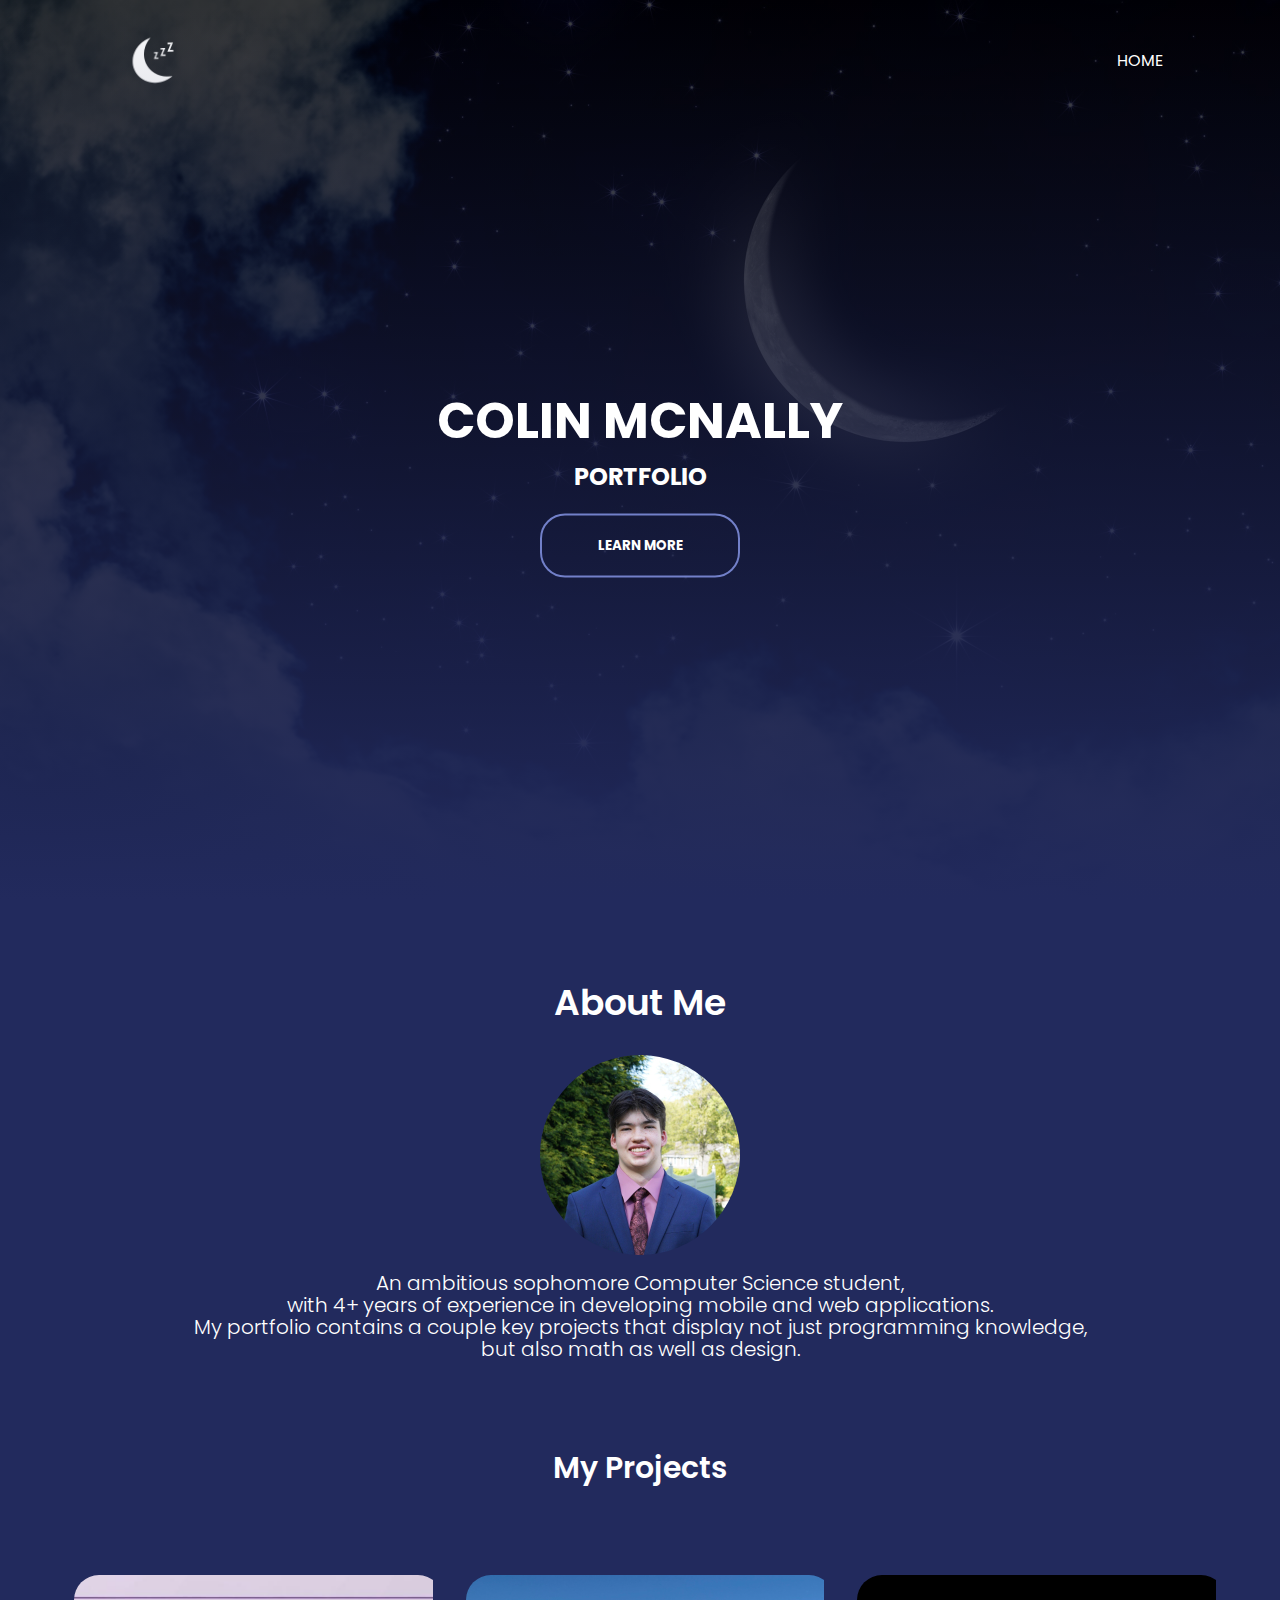
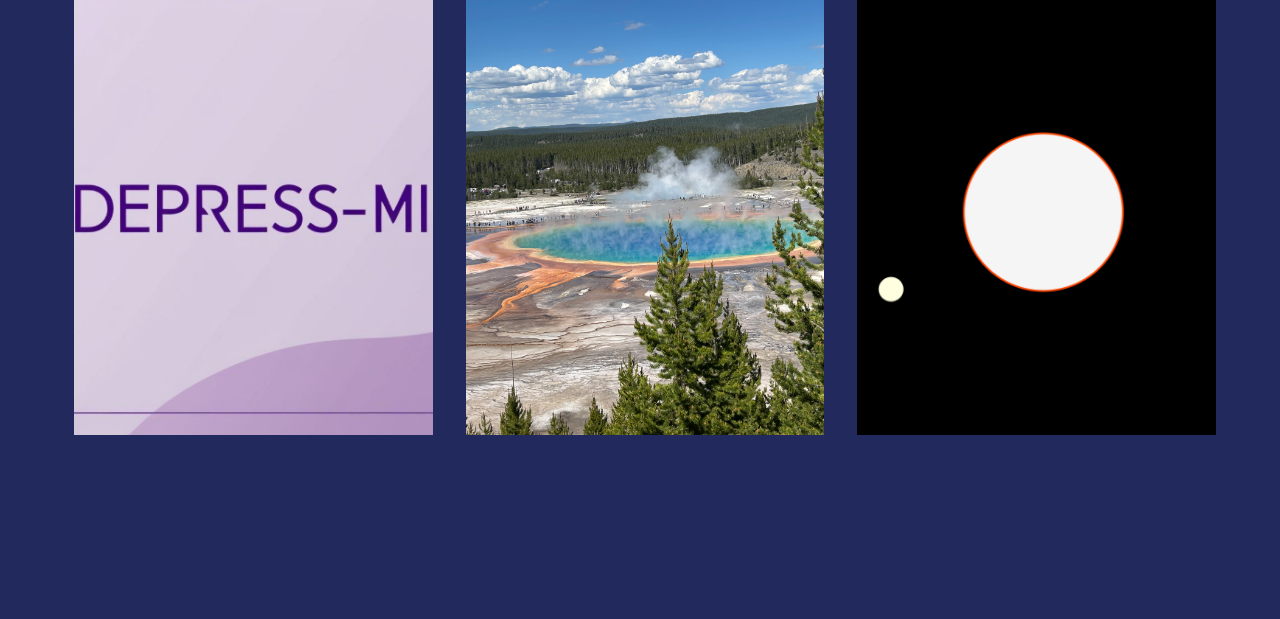
==== index.html @ a6b8dfd8 "Importing Project Files" ====
<!DOCTYPE html>
<html lang="en">
<head>
    <meta charset="UTF-8">
    <meta name="viewport" content="width=device-width, initial-scale=1.0">
    <title>Colin McNally Portfolio</title>

    <link rel="stylesheet" href="style.css">

    <style>
    html {
      scrollbar-width: thin; /* For Firefox */
      scrollbar-color: #7280c9 #222a5d; /* Thumb and track colors for Firefox */

    }

    /* Webkit-based Browsers (Chrome, Edge, Safari) */
    html::-webkit-scrollbar {
      width: 12px; /* Width of the scrollbar */
    }

    html::-webkit-scrollbar-track {
      background: linear-gradient(180deg, transparent, transparent); /* Background of the scrollbar track */
    }

    html::-webkit-scrollbar-thumb {
      background: linear-gradient(180deg, transparent, transparent); /* Scrollbar thumb color */
      border-radius: 6px; /* Rounded corners for the scrollbar thumb */
    }

    html::-webkit-scrollbar-thumb:hover {
      background: linear-gradient(180deg, #222a5d, #222a5d); /* Darker color on hover */
    }
    </style>
</head>

<body>
    <script src = "main.js"></script>


    <section class="banner">
        <div class="navbar">
          <img src = "logo.png" class="logo" alt="logo">
            <ul>
                <li><a href="index.html">Home</a></li>
            </ul>
        </div>

    <div class="content">
        <h1>COLIN MCNALLY</h1>
        <h2>PORTFOLIO</h2>
        <div>
        <button type="button" onclick="scrollToSection()"><span></span>LEARN MORE</button>
        </div>
        <script>
            function scrollToSection() {
               document.getElementById('about').scrollIntoView({
                behavior: 'smooth',
                block: 'start'
               });
            }
        </script>
    </div>
    </section>

    <section id="about" class="about">
        <h1>About Me</h1>
        <br>
        <img src = "myself.jpg" class="myself" alt="image_of_myself">
        <p>An ambitious sophomore Computer Science student,<br> with 4+ years of experience in developing mobile and web applications. <br> My portfolio contains a couple key projects that display not just programming knowledge,<br> but also math as well as design. </p>

    </section>

    <section class="projects">
        <h1>My Projects</h1>

        <div class="p-row">
            <div class="projects-col">
                <button type="button" onclick="window.open('https://github.com/cjmcnally/Depriminus')"> <img src="minusLogo.png" alt="Depress-Minus">
                    <div class="layer">
                    <h3>Depress-Minus</h3>
                    </div>
            </div>
            <div class="projects-col">
                <button type="button" onclick="window.open('https://github.com/cjmcnally/Linear-Image-Transformation')"> <img src="imageTrans.jpg" alt="Image Transformation">
                    <div class="layer">
                    <h3>Image Transformation</h3>
                    </div>
            </div>
            <div class="projects-col">
                <button type="button" onclick="window.open('https://github.com/cjmcnally/orbitAnimation')"> <img src="orbitAnimation.png" alt="Orbit Animation">
                    <div class="layer">
                    <h3>Orbit Animation</h3>
                    </div>
            </div>
    </div>
    <footer></footer>

    </section>

</body>
</html>
---- style.css ----
/* Home Page Styling */
@import url('https://fonts.googleapis.com/css2?family=Poppins:wght@200;300;400;500&display=swap');

*{
  margin: 0;
  padding: 0;
  font-family: "Poppins", sans-serif;
}

.banner{
    width: 100%;
    height: 100vh;
    background-image: linear-gradient(rgba(0,0,0,0.75),rgba(0,0,0,0.75)), url(background.jpg);
    background-size: cover;
    background-position: center;
}

.navbar {
    width: 85%;
    margin: auto;
    align-items: center;
    display: flex;
    justify-content: space-between;
    z-index: 3;
  }
  
.logo{
    width: 120px;
    cursor: pointer;
}

.navbar ul li{
    list-style: none;
    display: inline-block;
    margin: 0 20px;
    position: relative;
  }
  
  .navbar ul li a{
    text-decoration: none;
    color: #fff;
    text-transform: uppercase;
  }
  
  .navbar ul li::after{
    content: '';
    height: 3px;
    width: 0;
    background: #7280c9;
    position: absolute;
    left: 0;
    bottom: -10px;
    transition:0.5s;
  }

.navbar ul li:hover::after{
    width: 100%;
}

.content{
    width: 100%;
    position: absolute;
    top: 50%;
    transform: translateY(-50%);
    text-align: center;
    color: #fff;
  }
  
.content h1{
    font-size: 50px;
    margin-top: 80px;
}

.content p{
    font-size: 20px auto;
    font-weight: 100;
    line-height: 25px;
  }
  
  button{
    width: 200px;
    padding: 20px 0;
    text-align: center;
    margin: 20px 10px;
    border-radius: 25px;
    font-weight: bold;
    border: 2px solid #7280c9;
    background: transparent;
    color: #fff;
    cursor: pointer;
    position: relative;
    overflow: hidden;
  }
  
  span{
    background: #7280c9;
    height: 0;
    width: 100%;
    border-radius: 25px;
    position: absolute;
    left: 0;
    bottom: 0;
    z-index: -1;
    transition: 0.5s;
  }
  
  button:hover span{
    height:100%;
  }
  
  button:hover{
    border: none;
  }
  
  .banner::before{
    content: '';
    position: absolute;
    bottom: 0;
    width: 100%;
    height: 100%;
    background: linear-gradient(to top, #222a5d, transparent);
  }

  .about {
    width: 100%;
    margin:auto;
    text-align: center;
    padding-top: 75px;
    background-color:#222a5d;
  }

  .about h1{
    color: #fff;
    font-size: 36px;
    font-weight: 600;
  }

  .about p {
    color: #fff;
    font-size: 20px;
    font-weight: 300;
    line-height: 22px;
    padding: 10px;
  }

  .about img {
    align-items: center;
    /* display: block; */
    overflow: auto;
    border-radius: 50%;
    width:  200px;
    height: 200px;
    object-fit: contain;
    position: flex;
    top:0;
    bottom:0;
  }

  .projects {
    width: 100%;
    margin:auto;
    text-align: center;
    padding-top: 75px;
    background-color:#222a5d;
  }

  .p-row{
    margin: 5%;
    display: flex;
    justify-content: space-between;
  }
  
  .projects h1{
    color:#fff;
    font-size: 30px;
    font-weight: 600;
    text-align: center;
  }
  
  .projects h3 {
    text-align: center;
    font-weight: 600;
    margin: 10px 0px;
    color: #fff;
  }
  
  
  .projects-col{
    flex-basis: 32%;
    border-radius: 10px;
    margin-bottom: 30px;
    position: relative;
    overflow: hidden;
    cursor: pointer;
  }
  
  .projects-col button{
    align-items: center;
    border: transparent;
    overflow: auto;
    width:  100%;
    height: 500px;
    object-fit: cover;
    top:0;
    bottom:0;
  }
  
  .projects-col img{
    align-items: center;
    display: block;
    overflow: auto;
    width:  100%;
    height: 460px;
    object-fit: cover;
    position: absolute;
    top:0;
    bottom:0;
  }

  .layer{
    background: transparent;
    object-fit: cover;
    align-self: center;
    height: 460px;
    width: 100%;
    position: absolute;
    overflow: auto;
    top:0;
    bottom:0;
    transition: 0.5s;
  }
  
  .layer:hover{
    background: rgba(73, 82, 107, 0.56);
  }
  
  .layer h3{
    width: 100%;
    font-weight: 600;
    color: #fff;
    font-size: 26px;
    bottom:0;
    left:50%;
    transform: translateX(-50%);
    position:absolute;
    opacity: 0;
    transition: 0.5s;
  }
  .layer:hover h3{
    bottom: 49%;
    opacity: 1;
  }

  footer {
    background: #222a5d;
    bottom:0;
    height: auto;
    width: 100%;
    padding-top: 30px;
  }
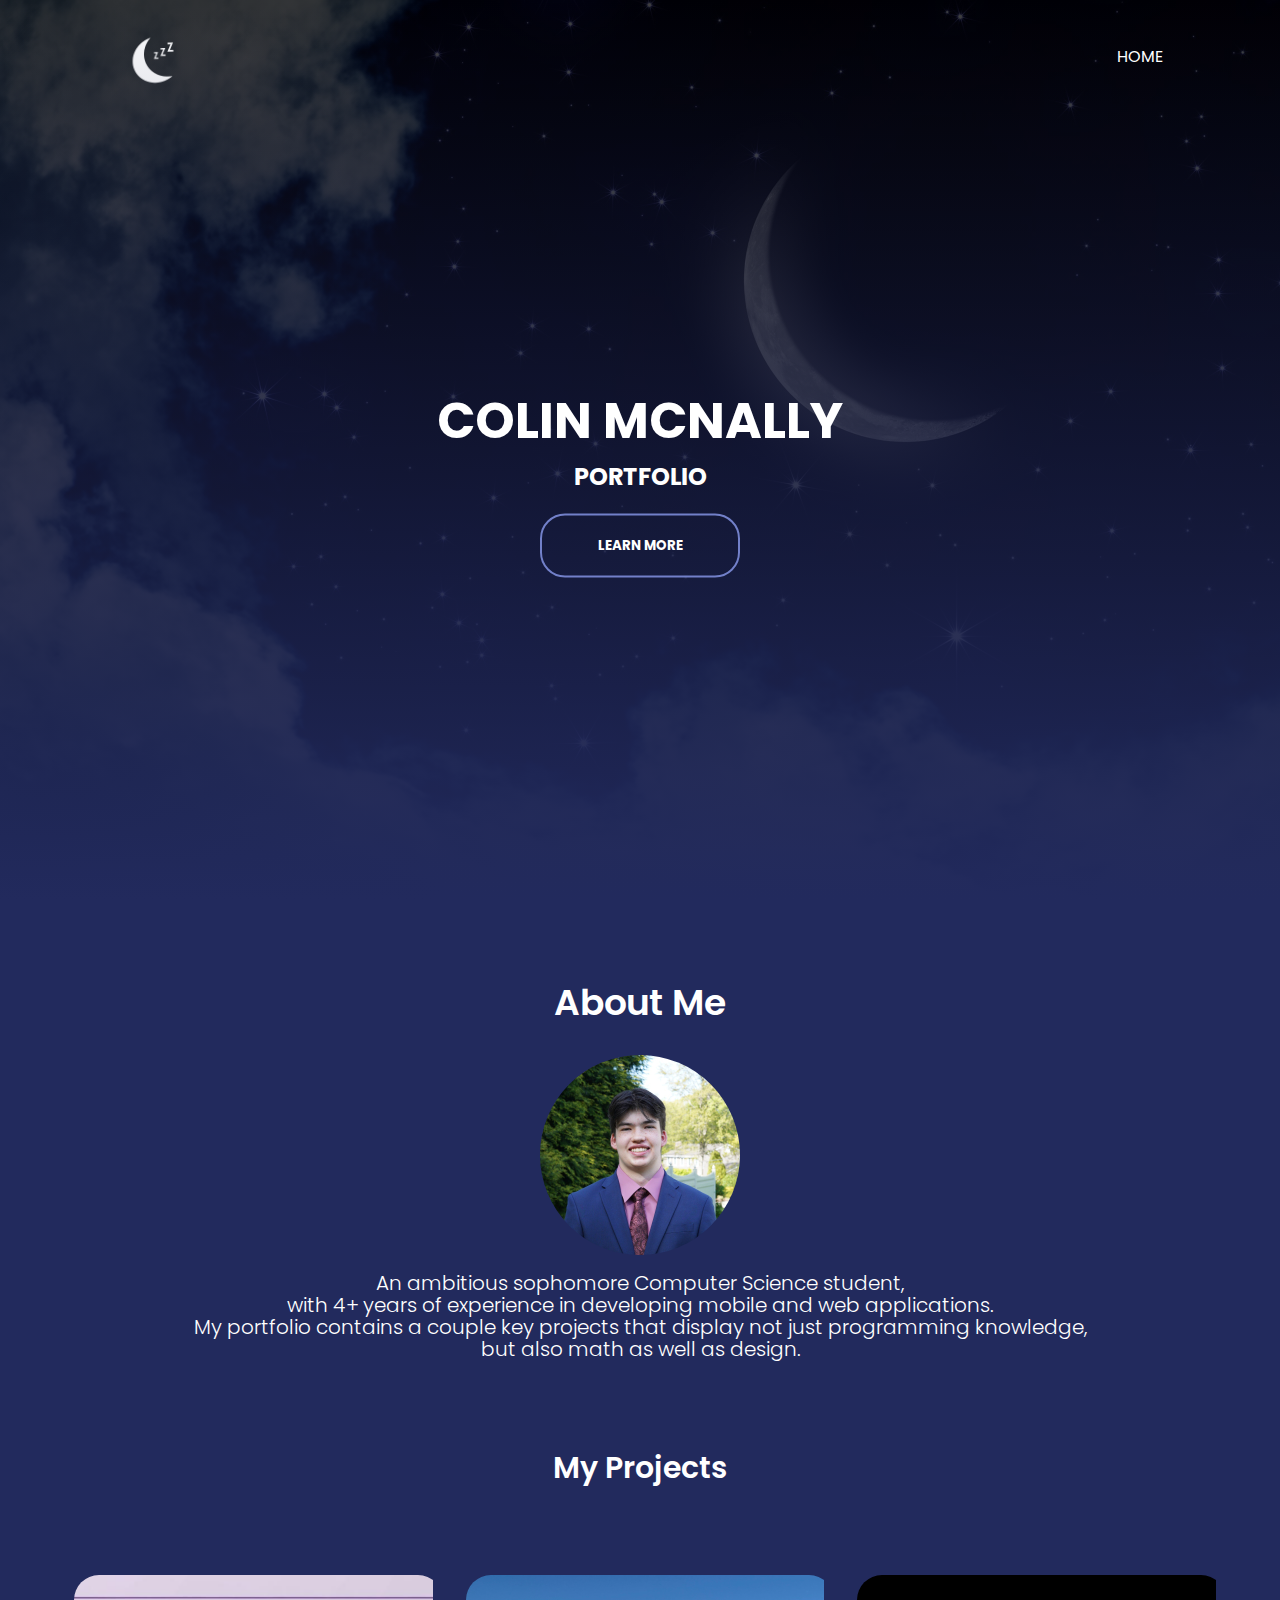
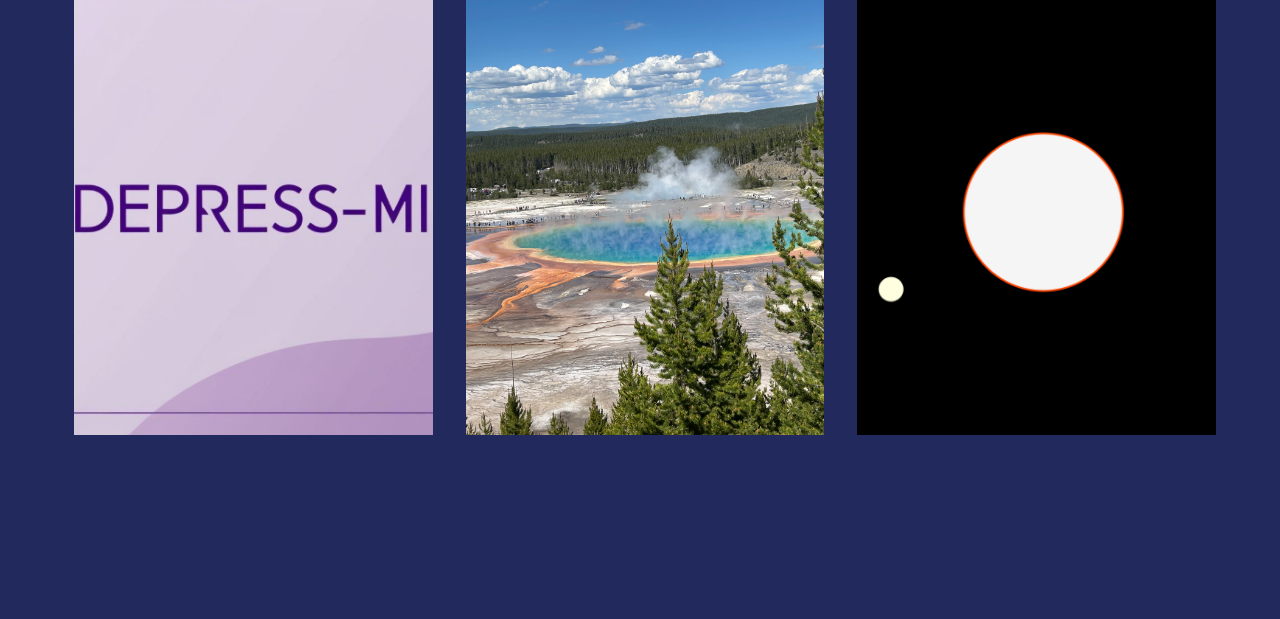
==== commit b5b3e2b7: "Finished Home Page (animations, custom scrollbar, navigation), along with new page" ====
--- a/index.html
+++ b/index.html
@@ -76,7 +76,8 @@
 
         <div class="p-row">
             <div class="projects-col">
-                <button type="button" onclick="window.open('https://github.com/cjmcnally/Depriminus')"> <img src="minusLogo.png" alt="Depress-Minus">
+                <!-- <button type="button" onclick="window.open('https://github.com/cjmcnally/Depriminus')"> <img src="minusLogo.png" alt="Depress-Minus"> -->
+                  <button type="button" onclick="location.href='depressMinusProject.html'"> <img src="minusLogo.png" alt="Depress-Minus">
                     <div class="layer">
                     <h3>Depress-Minus</h3>
                     </div>
--- a/style.css
+++ b/style.css
@@ -5,6 +5,7 @@
   margin: 0;
   padding: 0;
   font-family: "Poppins", sans-serif;
+  overflow-x: hidden;
 }
 
 .banner{
@@ -259,8 +260,114 @@
     padding-top: 30px;
   }
 
-
-
-
-
-
+  .video {
+    width: 100%;
+    position: absolute;
+    top: 50%;
+    transform: translateY(-50%);
+    text-align: left;
+    padding-left: 140px;
+    padding-top: 175px;
+    color: #fff;
+  }
+
+  .video2 {
+    width: 100%;
+    position: absolute;
+    top: 50%;
+    transform: translateY(-50%);
+    text-align: right;
+    right: 140px;
+    padding-top: 175px;
+    color: #fff;
+  }
+
+  .banner2{
+    width: 100%;
+    height: 100vh;
+    background-image: linear-gradient(rgba(0,0,0,0.75),rgba(0,0,0,0.75)), url(background.jpg);
+    background-size: cover;
+    background-position: center;
+    display:flex;
+    justify-content: center;
+    align-items: flex-start;
+    margin:0;
+    padding:0;
+  }
+
+  .banner2::before {
+    content: '';
+    position: absolute;
+    bottom: 0;
+    width: 100%;
+    height: 100%;
+    background: linear-gradient(to top, #222a5d, transparent);
+  }
+
+  .logo-button {
+    max-width: 100px;
+    height: auto;
+    border: none;
+  }
+
+  .button1 {
+    background: none;
+    border: none;
+    cursor: pointer;
+  }
+
+  .p1-content{
+    width: 100%;
+    position: absolute;
+    top: 25%;
+    transform: translateY(-50%);
+    text-align: center;
+    color: #fff;
+  }
+
+  .p1-content h1 {
+    font-size: 40px;
+    margin-top: 80px;
+  }
+
+  /* button{
+    width: 200px;
+    padding: 20px 0;
+    text-align: center;
+    margin: 20px 10px;
+    border-radius: 25px;
+    font-weight: bold;
+    border: 2px solid #7280c9;
+    background: transparent;
+    color: #fff;
+    cursor: pointer;
+    position: relative;
+    overflow: hidden;
+  } */
+  
+  /* .banner2 span{
+    background: #7280c9;
+    height: 0;
+    width: 100%;
+    border-radius: 25px;
+    position: absolute;
+    left: 0;
+    bottom: 0;
+    z-index: -1;
+    transition: 0.5s;
+  }
+  
+  .button1:hover span{
+    height:100%;
+  }
+  
+  .button1:hover{
+    border: none;
+  } */
+
+
+
+
+
+
+
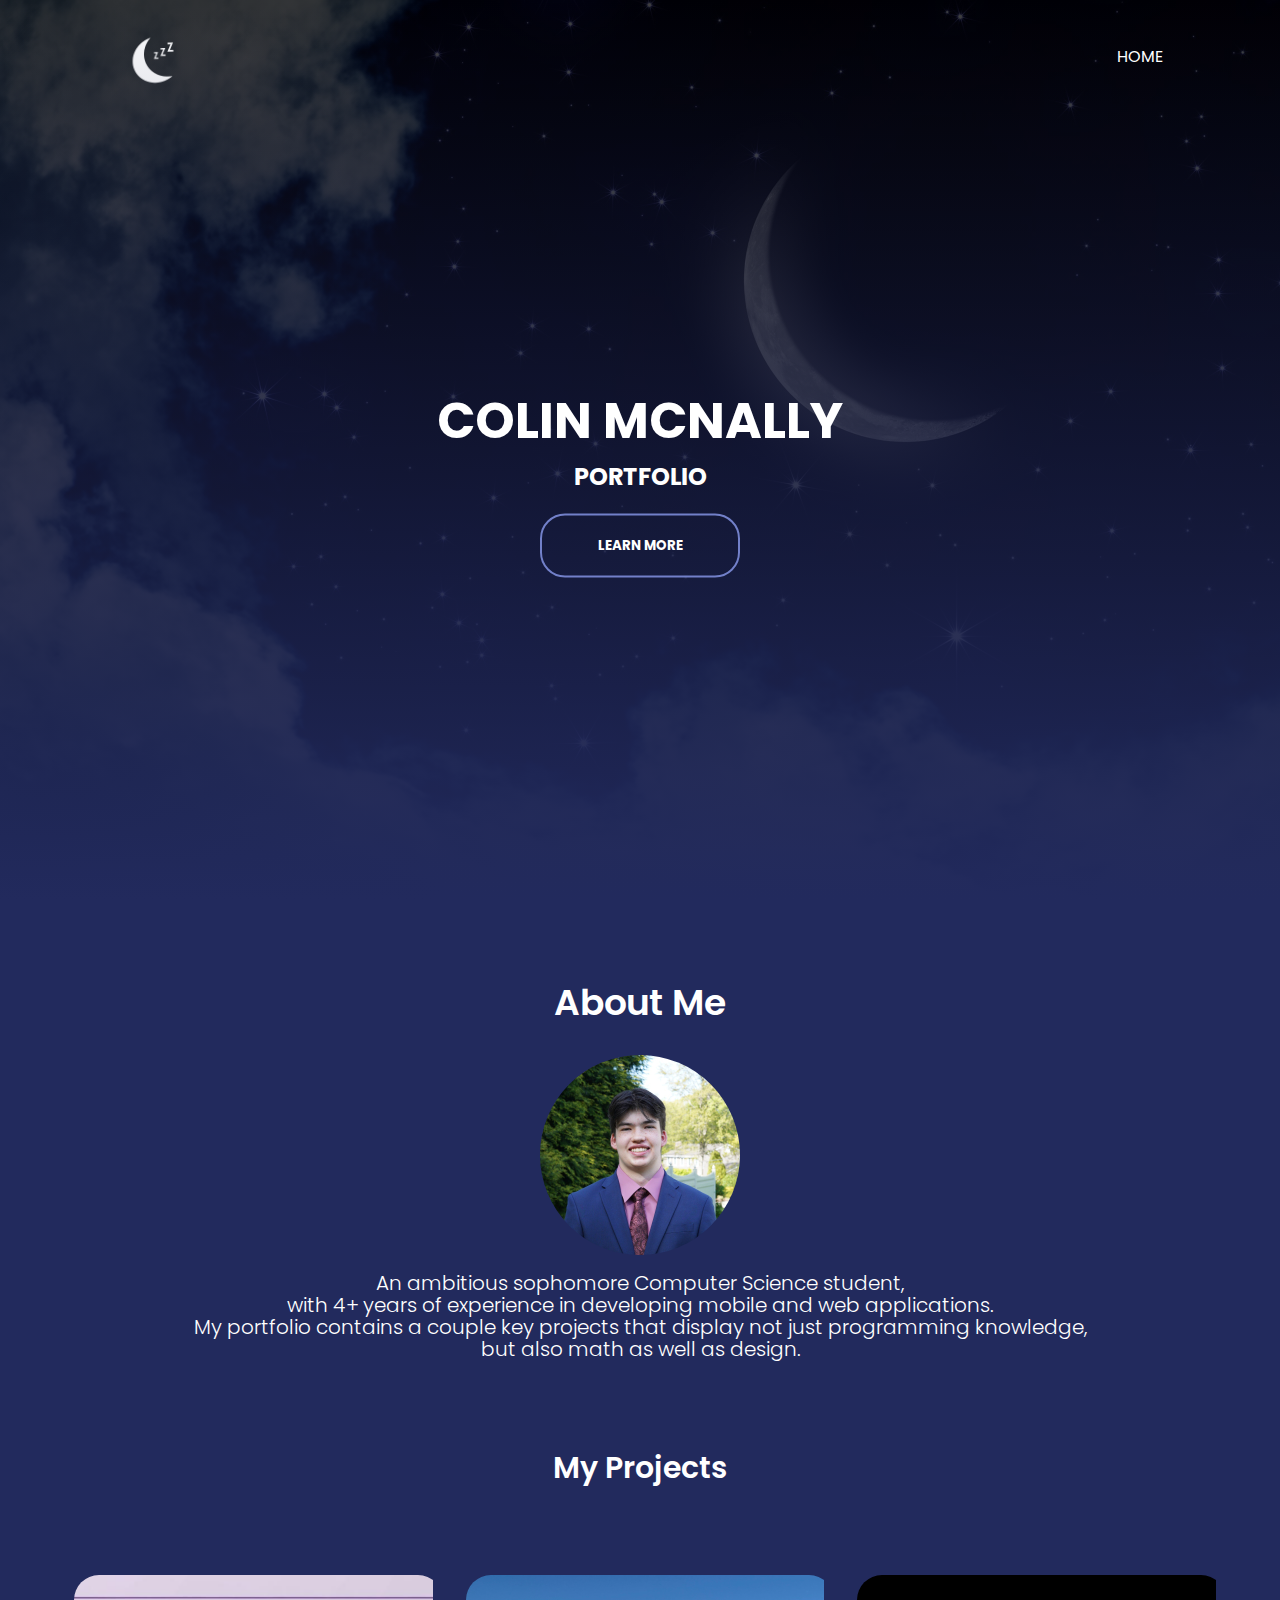
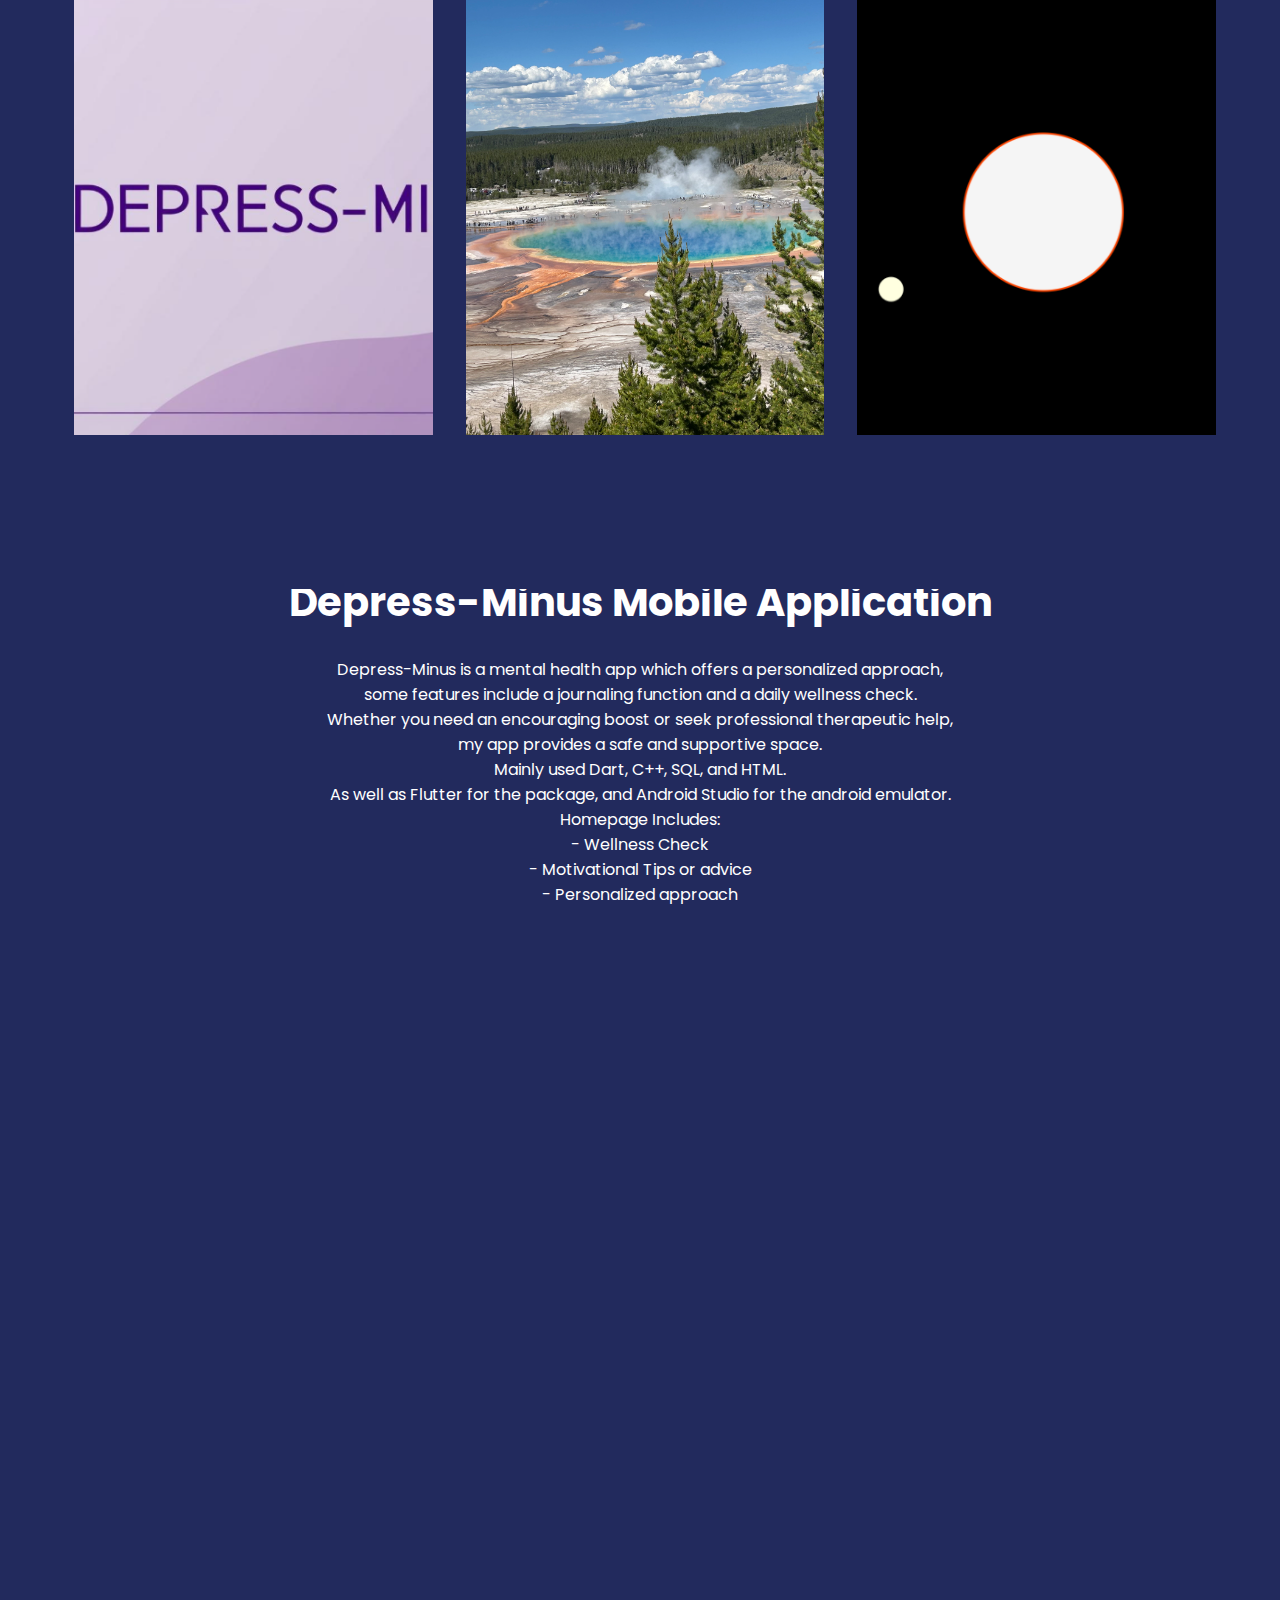
==== commit a38204e3: "Added Depressminus Project" ====
--- a/index.html
+++ b/index.html
@@ -77,10 +77,17 @@
         <div class="p-row">
             <div class="projects-col">
                 <!-- <button type="button" onclick="window.open('https://github.com/cjmcnally/Depriminus')"> <img src="minusLogo.png" alt="Depress-Minus"> -->
-                  <button type="button" onclick="location.href='depressMinusProject.html'"> <img src="minusLogo.png" alt="Depress-Minus">
+                  <button type="button" onclick="scrollToP1()"> <img src="minusLogo.png" alt="Depress-Minus">
                     <div class="layer">
                     <h3>Depress-Minus</h3>
                     </div>
+                    <script>
+                      function scrollToP1() {
+                        document.getElementById('p1').scrollIntoView({
+                          behaviour: 'smooth', block: 'start'
+                        });
+                      }
+                    </script>
             </div>
             <div class="projects-col">
                 <button type="button" onclick="window.open('https://github.com/cjmcnally/Linear-Image-Transformation')"> <img src="imageTrans.jpg" alt="Image Transformation">
@@ -95,9 +102,48 @@
                     </div>
             </div>
     </div>
+    </section>
+
+    <section id="p1" class="p1">
+      <div class="p1-content">
+        <h1>Depress-Minus Mobile Application</h1>
+        <br>
+        <p>Depress-Minus is a mental health app which offers a personalized approach,<br> some features include a journaling function and a daily wellness check.
+            <br>Whether you need an encouraging boost or seek professional therapeutic help,<br> my app provides a safe and supportive space.
+            <br>Mainly used Dart, C++, SQL, and HTML. <br>As well as Flutter for the package, and Android Studio for the android emulator.
+            <br>
+            Homepage Includes:
+            <br>- Wellness Check
+            <br>- Motivational Tips or advice
+            <br>- Personalized approach</p>
+      </div>
+
+      <div class="video">
+        <iframe
+            width="275" 
+            height="550" 
+            src="https://www.youtube.com/embed/KbVeFTjgjI0" 
+            title="Mood Tracker Feature" 
+            frameborder="0" 
+            allow="accelerometer; autoplay; clipboard-write; encrypted-media; gyroscope; picture-in-picture" 
+            allowfullscreen>
+        </iframe>
+      </div>
+
+      <div class="video2">
+        <iframe
+            width="275" 
+            height="550" 
+            src="https://www.youtube.com/embed/pQOEToDdOuY" 
+            title="Journaling Feature" 
+            frameborder="0" 
+            allow="accelerometer; autoplay; clipboard-write; encrypted-media; gyroscope; picture-in-picture" 
+            allowfullscreen>
+        </iframe>
+      </div>
+    </section>
+
     <footer></footer>
-
-    </section>
 
 </body>
 </html>--- a/style.css
+++ b/style.css
@@ -252,36 +252,6 @@
     opacity: 1;
   }
 
-  footer {
-    background: #222a5d;
-    bottom:0;
-    height: auto;
-    width: 100%;
-    padding-top: 30px;
-  }
-
-  .video {
-    width: 100%;
-    position: absolute;
-    top: 50%;
-    transform: translateY(-50%);
-    text-align: left;
-    padding-left: 140px;
-    padding-top: 175px;
-    color: #fff;
-  }
-
-  .video2 {
-    width: 100%;
-    position: absolute;
-    top: 50%;
-    transform: translateY(-50%);
-    text-align: right;
-    right: 140px;
-    padding-top: 175px;
-    color: #fff;
-  }
-
   .banner2{
     width: 100%;
     height: 100vh;
@@ -316,10 +286,19 @@
     cursor: pointer;
   }
 
+  .p1 {
+    width: 100%;
+    height: 100vh;
+    margin:auto;
+    padding-top: 150px;
+    background-color:#222a5d;
+    position: relative;
+  }
+
   .p1-content{
     width: 100%;
     position: absolute;
-    top: 25%;
+    /* top: 25%; */
     transform: translateY(-50%);
     text-align: center;
     color: #fff;
@@ -327,7 +306,37 @@
 
   .p1-content h1 {
     font-size: 40px;
-    margin-top: 80px;
+    /* margin-top: 80px; */
+  }
+
+  .video {
+    width: 100%;
+    position: absolute;
+    /* top: 50%; */
+    transform: translateY(-50%);
+    text-align: left;
+    padding-left: 120px;
+    padding-top: 150px;
+    color: #222a5d;
+  }
+
+  .video2 {
+    width: 100%;
+    position: absolute;
+    /* top: 50%; */
+    transform: translateY(-50%);
+    text-align: right;
+    right: 120px;
+    padding-top: 150px;
+    color: #222a5d;
+  }
+
+  footer {
+    background: #222a5d;
+    bottom:0;
+    height: auto;
+    width: 100%;
+    padding-top: 30px;
   }
 
   /* button{
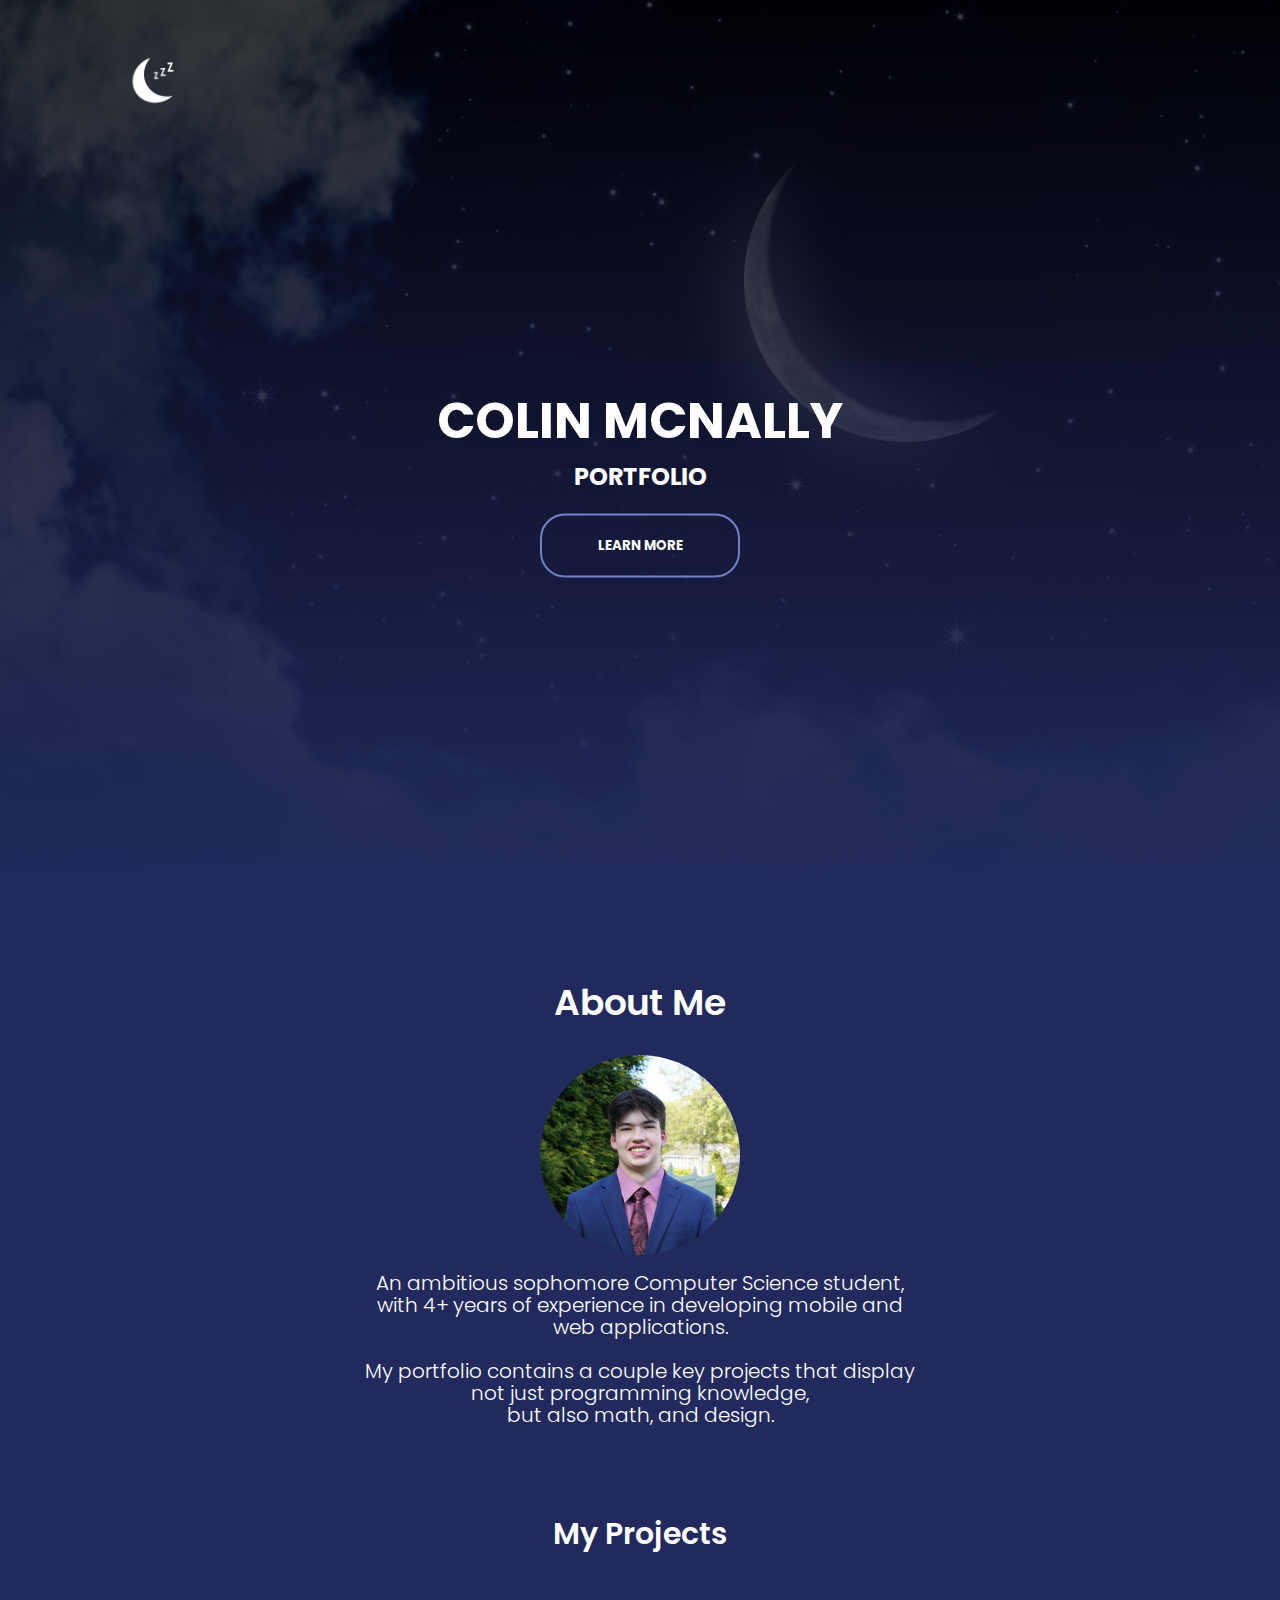
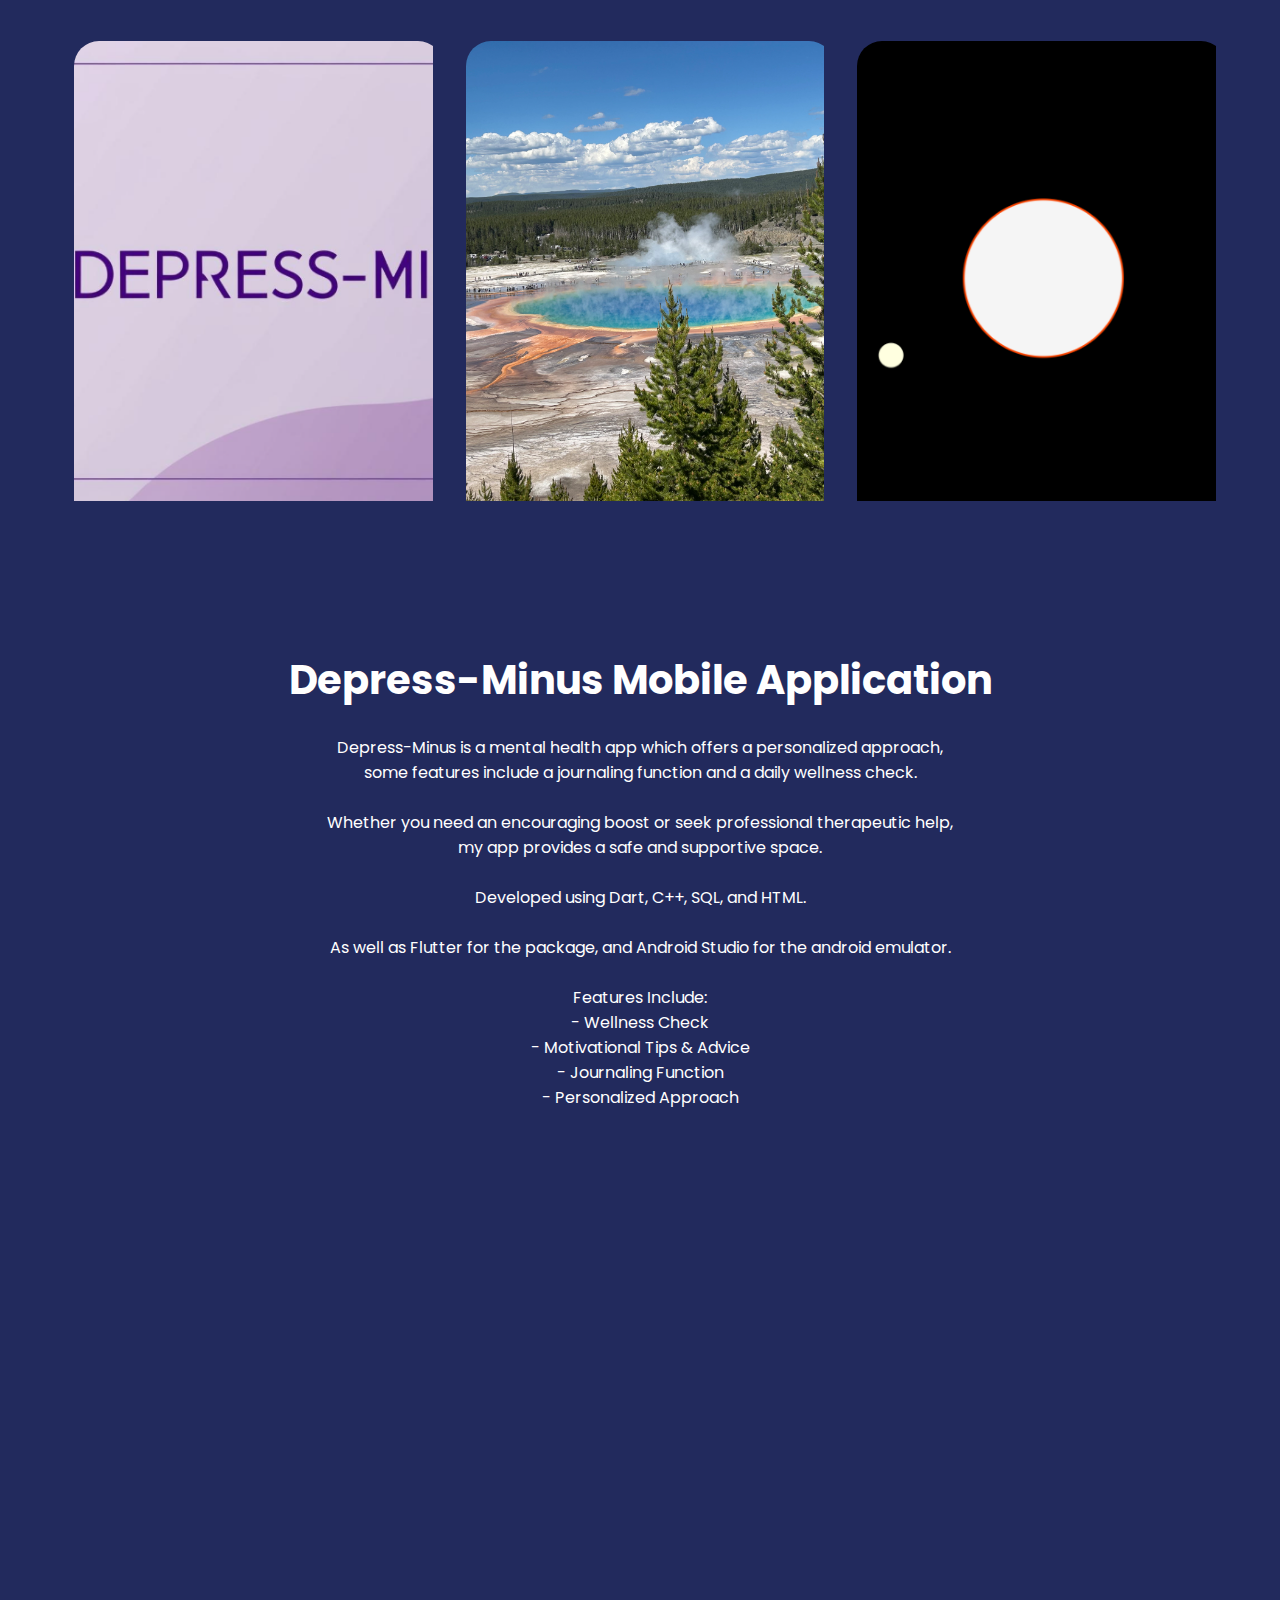
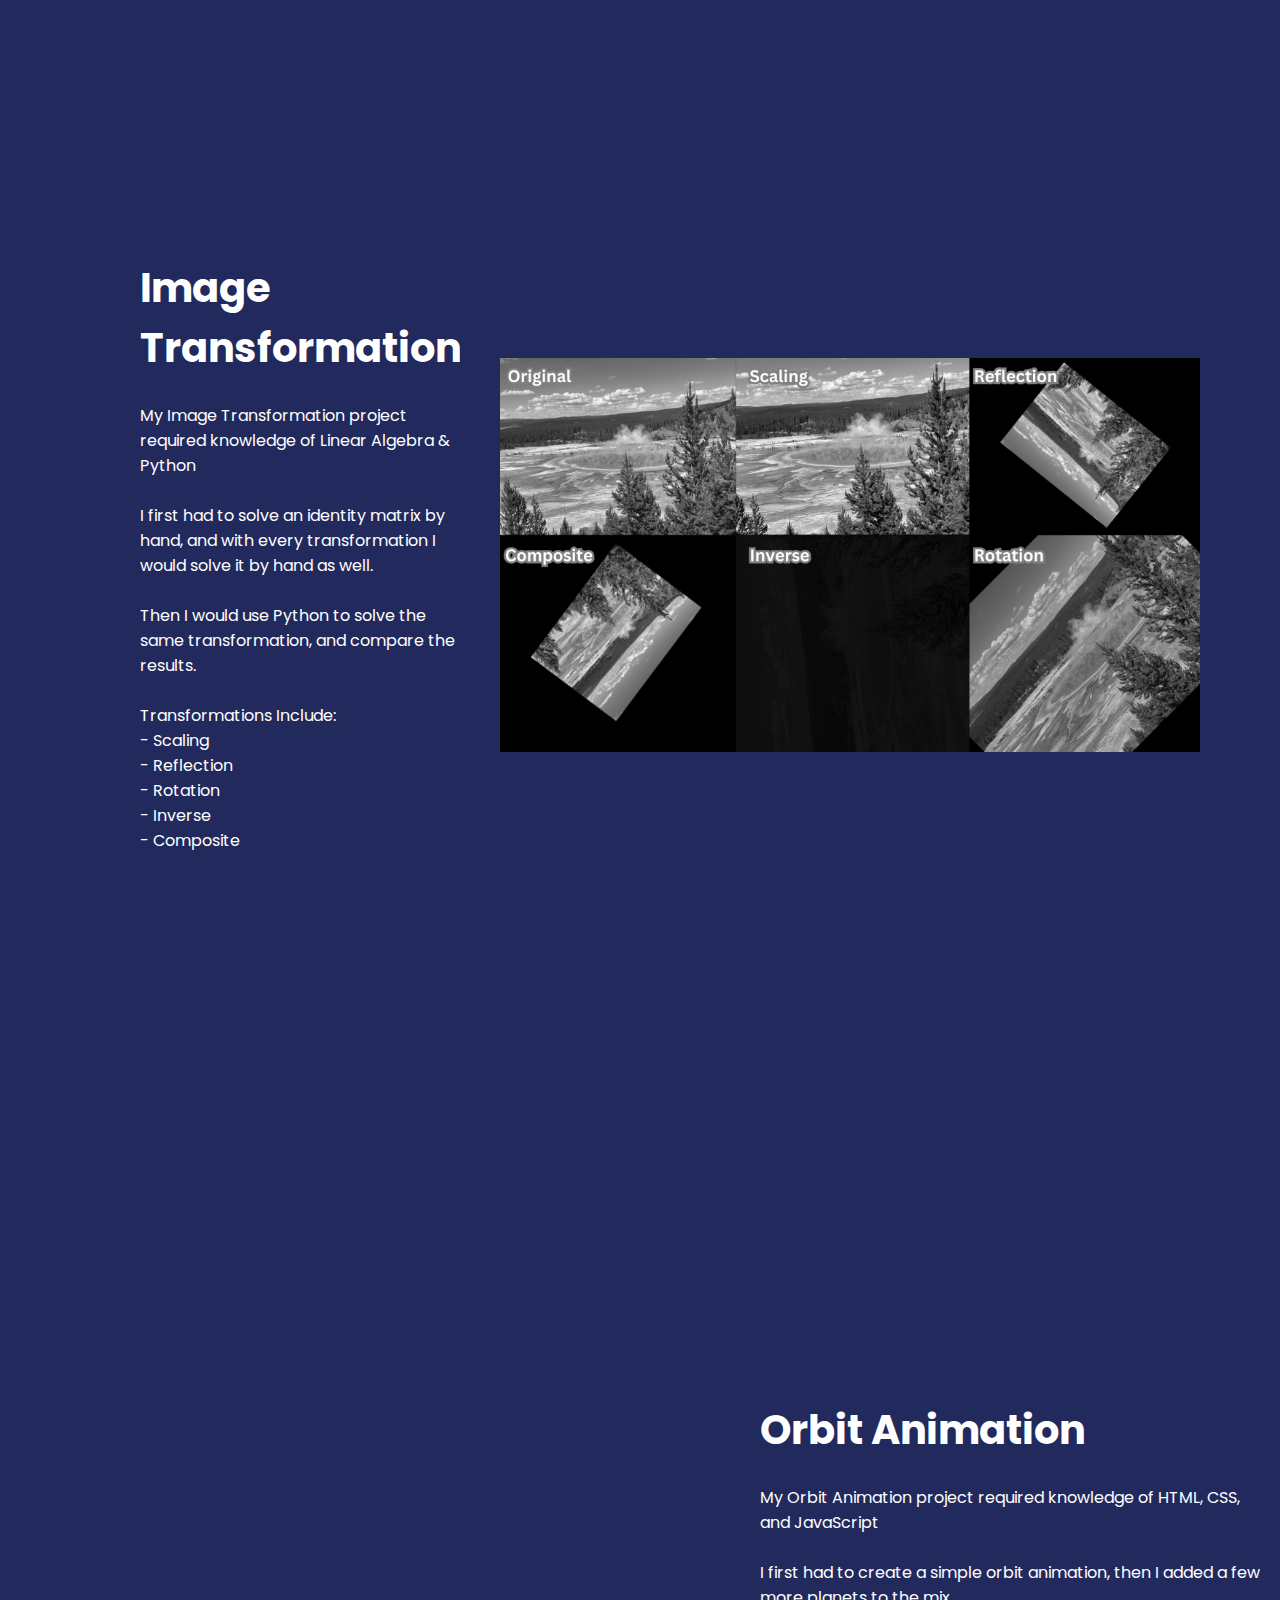
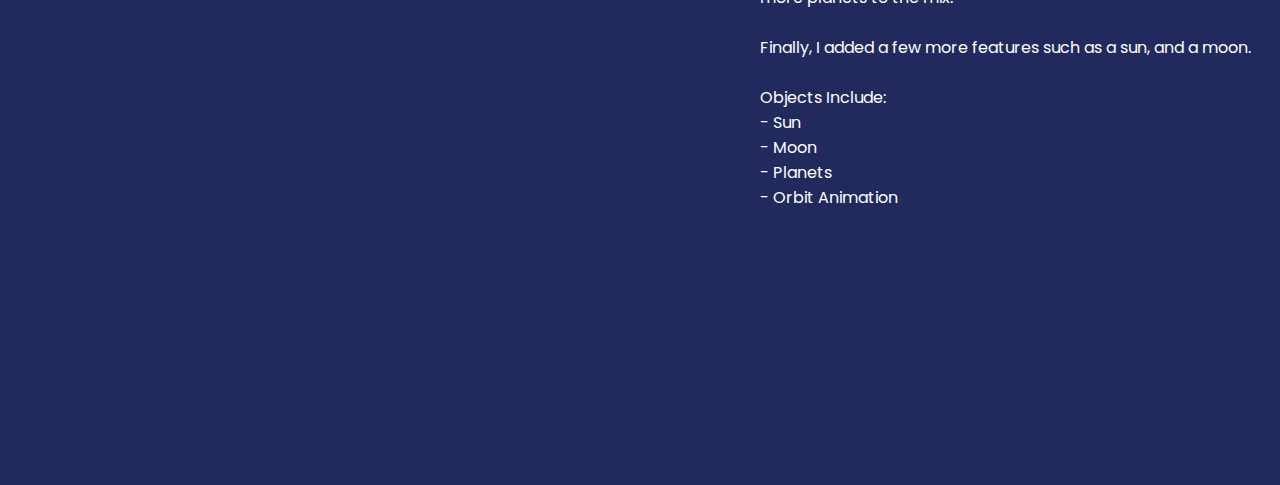
==== commit 1f259057: "Finishing" ====
--- a/index.html
+++ b/index.html
@@ -40,10 +40,9 @@
 
     <section class="banner">
         <div class="navbar">
-          <img src = "logo.png" class="logo" alt="logo">
-            <ul>
-                <li><a href="index.html">Home</a></li>
-            </ul>
+          <a href="index.html">
+            <img src = "logo.png" class="logo" alt="logo">
+          </a>
         </div>
 
     <div class="content">
@@ -67,7 +66,7 @@
         <h1>About Me</h1>
         <br>
         <img src = "myself.jpg" class="myself" alt="image_of_myself">
-        <p>An ambitious sophomore Computer Science student,<br> with 4+ years of experience in developing mobile and web applications. <br> My portfolio contains a couple key projects that display not just programming knowledge,<br> but also math as well as design. </p>
+        <p>An ambitious sophomore Computer Science student,<br> with 4+ years of experience in developing mobile and web applications. <br><br> My portfolio contains a couple key projects that display not just programming knowledge,<br> but also math, and design. </p>
 
     </section>
 
@@ -90,16 +89,30 @@
                     </script>
             </div>
             <div class="projects-col">
-                <button type="button" onclick="window.open('https://github.com/cjmcnally/Linear-Image-Transformation')"> <img src="imageTrans.jpg" alt="Image Transformation">
+                <button type="button" onclick="scrollToP2()"> <img src="imageTrans.jpg" alt="Image Transformation">
                     <div class="layer">
                     <h3>Image Transformation</h3>
                     </div>
+                    <script>
+                      function scrollToP2() {
+                        document.getElementById('p2').scrollIntoView({
+                          behaviour: 'smooth', block: 'start'
+                        });
+                      }
+                    </script>
             </div>
             <div class="projects-col">
-                <button type="button" onclick="window.open('https://github.com/cjmcnally/orbitAnimation')"> <img src="orbitAnimation.png" alt="Orbit Animation">
+                <button type="button" onclick="scrollToP3()"> <img src="orbitAnimation.png" alt="Orbit Animation">
                     <div class="layer">
                     <h3>Orbit Animation</h3>
                     </div>
+                    <script>
+                      function scrollToP3() {
+                        document.getElementById('p3').scrollIntoView({
+                          behaviour: 'smooth', block: 'start'
+                        });
+                      }
+                    </script>
             </div>
     </div>
     </section>
@@ -109,13 +122,19 @@
         <h1>Depress-Minus Mobile Application</h1>
         <br>
         <p>Depress-Minus is a mental health app which offers a personalized approach,<br> some features include a journaling function and a daily wellness check.
-            <br>Whether you need an encouraging boost or seek professional therapeutic help,<br> my app provides a safe and supportive space.
-            <br>Mainly used Dart, C++, SQL, and HTML. <br>As well as Flutter for the package, and Android Studio for the android emulator.
+            <br><br>Whether you need an encouraging boost or seek professional therapeutic help,<br> my app provides a safe and supportive space.
+            <br><br>Developed using Dart, C++, SQL, and HTML. <br><br>As well as Flutter for the package, and Android Studio for the android emulator.
+            <br><br>
+            Features Include:
             <br>
-            Homepage Includes:
-            <br>- Wellness Check
-            <br>- Motivational Tips or advice
-            <br>- Personalized approach</p>
+            <ul>
+              <li>- Wellness Check</li>
+              <li>- Motivational Tips & Advice</li>
+              <li>- Journaling Function</li>
+              <li>- Personalized Approach</li>
+            </ul>
+
+          </p>
       </div>
 
       <div class="video">
@@ -143,6 +162,59 @@
       </div>
     </section>
 
+    <section id="p2"class="p2">
+      <div class="p2-content">
+        <h1>Image Transformation</h1>
+        <br>
+        <p>My Image Transformation project required knowledge of Linear Algebra & Python <br><br>
+          I first had to solve an identity matrix by hand, and with every transformation I would solve it by hand as well.
+          <br><br>Then I would use Python to solve the same transformation, and compare the results.
+          <br><br>Transformations Include:
+            <br>
+            <ul>
+              <li>- Scaling</li>
+              <li>- Reflection</li>
+              <li>- Rotation</li>
+              <li>- Inverse</li>
+              <li>- Composite</li>
+            </ul>
+        </p>
+      </div>
+      <img src="transformations.png" class="p2-image" alt="image transformation">
+    
+    </section>
+
+    <section id="p3" class="p3">
+      <div class="p3-video">
+        <iframe
+            width="720" 
+            height="540" 
+            src="https://youtube.com/embed/U2EhkFc_Na4?si=DhFDXXXyQpRHPMeZ" 
+            title="Orbit Animation" 
+            frameborder="0" 
+            allow="accelerometer; autoplay; clipboard-write; encrypted-media; gyroscope; picture-in-picture" 
+            allowfullscreen>
+        </iframe>
+      </div>
+      <div class="p3-content">
+        <h1>Orbit Animation</h1>
+        <br>
+        <p>My Orbit Animation project required knowledge of HTML, CSS, and JavaScript <br><br>
+          I first had to create a simple orbit animation, then I added a few more planets to the mix.
+          <br><br>Finally, I added a few more features such as a sun, and a moon.
+          <br><br>Objects Include:
+            <br>
+            <ul>
+              <li>- Sun</li>
+              <li>- Moon</li>
+              <li>- Planets</li>
+              <li>- Orbit Animation</li>
+            </ul>
+        </p>
+      </div>
+      
+    </section>
+
     <footer></footer>
 
 </body>
--- a/style.css
+++ b/style.css
@@ -18,12 +18,29 @@
 
 .navbar {
     width: 85%;
+    position: sticky;
     margin: auto;
     align-items: center;
     display: flex;
     justify-content: space-between;
+    padding: 20px;
     z-index: 3;
-  }
+}
+
+/* .p1 section {
+  padding: 40px 20px;
+  margin: 0;
+}
+
+.p2 section {
+  padding: 40px 20px;
+  margin: 0;
+}
+
+.p3 section {
+  padding: 40px 20px;
+  margin: 0;
+} */
   
 .logo{
     width: 120px;
@@ -138,6 +155,8 @@
 
   .about p {
     color: #fff;
+    max-width: 550px;
+    margin: 0 auto;
     font-size: 20px;
     font-weight: 300;
     line-height: 22px;
@@ -300,7 +319,9 @@
     position: absolute;
     /* top: 25%; */
     transform: translateY(-50%);
-    text-align: center;
+    padding-top: 150px;
+    text-align: center;
+    align-content: center;
     color: #fff;
   }
 
@@ -310,26 +331,105 @@
   }
 
   .video {
-    width: 100%;
+    width: auto;
     position: absolute;
     /* top: 50%; */
     transform: translateY(-50%);
     text-align: left;
     padding-left: 120px;
-    padding-top: 150px;
+    padding-top: 250px;
     color: #222a5d;
+    z-index: 60;
+    pointer-events: auto;
   }
 
   .video2 {
-    width: 100%;
+    width: auto;
     position: absolute;
     /* top: 50%; */
     transform: translateY(-50%);
     text-align: right;
     right: 120px;
-    padding-top: 150px;
+    padding-top: 250px;
     color: #222a5d;
-  }
+    z-index: 60;
+    pointer-events: auto;
+  }
+
+  .p2 {
+    display: grid; /* Use CSS Grid */
+    grid-template-columns: 1fr auto; /* Two equal columns */
+    align-items: center; /* Align items vertically */
+    width: 100%;
+    height: 100vh;
+    margin: auto;
+    padding-top: 0px;
+    padding-left: 120px;
+    padding-right: 20px;
+    background-color: #222a5d;
+    position: relative;
+}
+
+.p2-content {
+    grid-column: 1; /* Place in the first column */
+    padding: 0 20px; /* Add some padding */
+    color: #fff;
+    max-width: 550px;
+}
+
+.p2-content h1 {
+    font-size: 40px;
+    /* margin-top: 80px; */
+}
+
+.p2-content p {
+    margin-right: 0px; /* Add some space between text and image */
+}
+
+.p2-image {
+    grid-column: 2; /* Place in the second column */
+    max-width: 700px; /* Adjust as needed */
+    height: auto;
+    display: block;
+    margin-left: 20px; /* Push the image to the right */
+    padding-right: 200px;
+}
+
+.p3 {
+  display: grid; /* Use CSS Grid */
+  grid-template-columns: auto 1ft; /* Two columns: text takes available space, video takes auto width */
+  align-items: center; /* Align items vertically */
+  width: 100%;
+  height: 100vh;
+  margin: auto;
+  padding-top: 150px;
+  background-color: #222a5d;
+  position: relative;
+}
+
+.p3-content {
+  grid-column: 2; /* Place in the first column */
+  max-width: 500px;
+  padding: 0 20px; /* Add some padding */
+  text-align: left; /* Align text to the right */
+  color: #fff;
+}
+
+.p3-content h1 {
+  font-size: 40px;
+  /* margin-top: 80px; */
+}
+
+.p3-video {
+  grid-column: 1; /* Place in the second column */
+  max-width: 700px; /* Adjust as needed */
+  height: auto;
+  display: block;
+  margin-left: 20px; /* Add margin to the left */
+  padding-left: 120px; /* Add padding to the right */
+  z-index: 30;
+  pointer-events: auto;
+}
 
   footer {
     background: #222a5d;
@@ -337,6 +437,24 @@
     height: auto;
     width: 100%;
     padding-top: 30px;
+  }
+
+  @media (max-width: 768px) {
+    .content h1 {
+      font-size: 2.5em;
+    }
+
+    .content h2 {
+      font-size: 1.5em;
+    }
+
+    .navbar ul {
+      flex-direction: column;
+    }
+
+    .navbar ul li {
+      margin: 10px 0;
+    }
   }
 
   /* button{
